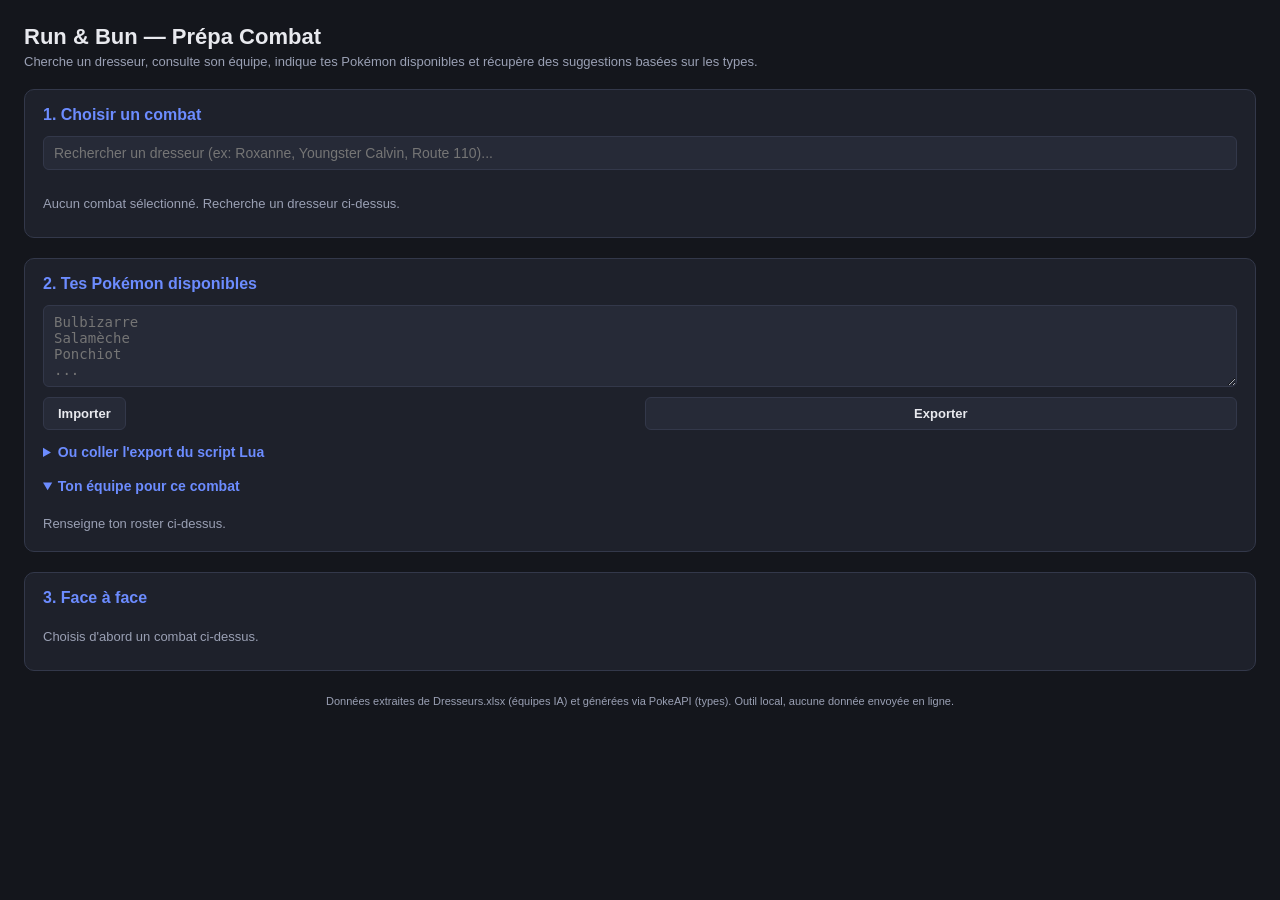
==== index.html @ 0043b9a1 "Initial commit: Run & Bun prépa combat tool Outil local pour préparer les combats de Run & Bun : rec" ====
<!DOCTYPE html>
<html lang="fr">
<head>
<meta charset="UTF-8">
<meta name="viewport" content="width=device-width, initial-scale=1.0">
<title>Run &amp; Bun — Prépa Combat</title>
<link rel="stylesheet" href="style.css">
</head>
<body>
  <h1>Run &amp; Bun — Prépa Combat</h1>
  <p class="sub">Cherche un dresseur, consulte son équipe, indique tes Pokémon disponibles et récupère des suggestions basées sur les types.</p>

  <div class="layout">
    <div class="panel">
      <h2>1. Choisir un combat</h2>
      <input type="text" id="trainer-search" placeholder="Rechercher un dresseur (ex: Roxanne, Youngster Calvin, Route 110)...">
      <div class="search-results" id="search-results"></div>
      <div id="trainer-view" style="margin-top:16px">
        <div class="empty-hint">Aucun combat sélectionné. Recherche un dresseur ci-dessus.</div>
      </div>
    </div>

    <div class="panel panel-compact">
      <h2>2. Tes Pokémon disponibles</h2>
      <textarea id="roster-area" rows="4" list="dex-datalist" placeholder="Bulbizarre
Salamèche
Ponchiot
..."></textarea>
      <datalist id="dex-datalist"></datalist>
      <div class="row" style="margin-top:6px">
        <label for="roster-import" class="secondary" style="display:inline-block">
          <button type="button" class="secondary" onclick="document.getElementById('roster-import').click()">Importer</button>
        </label>
        <input type="file" id="roster-import" accept=".txt,.json" style="display:none">
        <button id="roster-export" class="secondary" type="button">Exporter</button>
      </div>

      <details style="margin-top:10px">
        <summary>Ou coller l'export du script Lua</summary>
        <p class="sub" style="margin:8px 0">Dans mGBA : Tools → Scripting → charge <code>runandbun.lua</code>, lance <code>export()</code>, puis colle ici le contenu de la fenêtre "Showdown Export".</p>
        <textarea id="lua-paste" rows="4" placeholder="Bulbasaur @ Leftovers
Ability: Overgrow
Level: 15
Timid Nature
IVs: 31 HP / 31 Atk / 31 Def / 31 SpA / 31 SpD / 31 Spe
- Tackle
- Growl

Charmander @ ..."></textarea>
        <div class="row" style="margin-top:6px">
          <button id="lua-import" type="button">Importer ces Pokémon</button>
        </div>
        <div id="lua-import-status" class="sub"></div>
      </details>

      <details open style="margin-top:10px">
        <summary>Ton équipe pour ce combat</summary>
        <div id="team-select-view" style="margin-top:8px">
          <div class="empty-hint">Renseigne ton roster ci-dessus.</div>
        </div>
      </details>
    </div>

    <div class="panel">
      <h2>3. Face à face</h2>
      <div id="faceoff-view">
        <div class="empty-hint">Choisis un combat et sélectionne ton équipe.</div>
      </div>
    </div>
  </div>

  <footer>Données extraites de Dresseurs.xlsx (équipes IA) et générées via PokeAPI (types). Outil local, aucune donnée envoyée en ligne.</footer>

  <script src="data.js"></script>
  <script src="typechart.js"></script>
  <script src="app.js"></script>
</body>
</html>
---- style.css ----
:root {
  --bg: #14161c;
  --panel: #1e212b;
  --panel-2: #262a37;
  --border: #33384a;
  --text: #e8e9ee;
  --muted: #9aa0b4;
  --accent: #6c8cff;
  --good: #3ddc84;
  --bad: #ff5c6c;
  font-family: -apple-system, "Segoe UI", Roboto, Helvetica, Arial, sans-serif;
}

* { box-sizing: border-box; }

body {
  margin: 0;
  background: var(--bg);
  color: var(--text);
  padding: 24px;
}

h1 { font-size: 22px; margin: 0 0 4px; }
h2 { font-size: 16px; margin: 0 0 12px; color: var(--accent); }
p.sub { color: var(--muted); margin: 0 0 20px; font-size: 13px; }

.layout {
  display: grid;
  grid-template-columns: 1fr;
  gap: 20px;
}

.panel {
  background: var(--panel);
  border: 1px solid var(--border);
  border-radius: 10px;
  padding: 16px 18px;
}

input[type="text"], textarea, select {
  background: var(--panel-2);
  border: 1px solid var(--border);
  color: var(--text);
  border-radius: 6px;
  padding: 8px 10px;
  font-size: 14px;
  width: 100%;
}

textarea { resize: vertical; font-family: monospace; }

.panel-compact { padding-bottom: 10px; }
details summary {
  color: var(--accent);
  font-size: 14px;
  font-weight: 600;
  cursor: pointer;
  padding: 4px 0;
}
details[open] summary { margin-bottom: 4px; }

button {
  background: var(--accent);
  color: #0c0e14;
  border: none;
  border-radius: 6px;
  padding: 8px 14px;
  font-weight: 600;
  cursor: pointer;
  font-size: 13px;
}
button.secondary {
  background: var(--panel-2);
  color: var(--text);
  border: 1px solid var(--border);
}
button:hover { filter: brightness(1.1); }

.row { display: flex; gap: 10px; align-items: center; flex-wrap: wrap; }
.row > * { flex: 1 1 auto; }

.search-results {
  max-height: 260px;
  overflow-y: auto;
  border: 1px solid var(--border);
  border-radius: 6px;
  margin-top: 8px;
  display: none;
}
.search-results.open { display: block; }
.search-item {
  padding: 8px 10px;
  cursor: pointer;
  border-bottom: 1px solid var(--border);
  font-size: 13px;
}
.search-item:last-child { border-bottom: none; }
.search-item:hover { background: var(--panel-2); }
.search-item .chap { color: var(--muted); font-size: 11px; }

.trainer-title { font-size: 18px; font-weight: 700; margin-bottom: 2px; }
.trainer-meta { color: var(--muted); font-size: 12px; margin-bottom: 14px; }

.team-grid {
  display: grid;
  grid-template-columns: repeat(auto-fill, minmax(190px, 1fr));
  gap: 10px;
}

.mon-card {
  background: var(--panel-2);
  border: 1px solid var(--border);
  border-radius: 8px;
  padding: 10px 12px;
  font-size: 12.5px;
}
.mon-card .name { font-weight: 700; font-size: 14px; margin-bottom: 2px; }
.mon-card .lvl { color: var(--muted); }
.mon-card .types { margin: 6px 0; }
.mon-card .field { margin-top: 4px; }
.mon-card .field b { color: var(--muted); font-weight: 500; }
.mon-card ul { margin: 2px 0 0; padding-left: 16px; }

.type-badge {
  display: inline-block;
  padding: 2px 8px;
  border-radius: 10px;
  font-size: 11px;
  font-weight: 700;
  color: #10121a;
  margin-right: 4px;
  text-transform: uppercase;
  letter-spacing: 0.3px;
}

.threat-bars { display: flex; flex-direction: column; gap: 4px; margin-top: 6px; }
.threat-row { display: flex; align-items: center; gap: 8px; font-size: 12px; }
.threat-row .bar-bg { flex: 1; background: var(--panel-2); border-radius: 4px; overflow: hidden; height: 8px; }
.threat-row .bar-fill { height: 100%; background: var(--bad); }
.threat-row .cnt { width: 18px; text-align: right; color: var(--muted); }

table { width: 100%; border-collapse: collapse; font-size: 12.5px; }
th, td { padding: 6px 8px; border-bottom: 1px solid var(--border); text-align: left; }
th { color: var(--muted); font-weight: 600; position: sticky; top: 0; background: var(--panel); }
tr.team-pick { background: rgba(61, 220, 132, 0.08); }
tr.team-pick td:first-child { border-left: 3px solid var(--good); }

.matchup-cell { text-align: center; font-weight: 700; border-radius: 4px; }
.mult-4 { background: rgba(255,92,108,0.85); color:#fff; }
.mult-2 { background: rgba(255,92,108,0.45); }
.mult-1 { background: transparent; color: var(--muted); }
.mult-0-5 { background: rgba(61,220,132,0.35); }
.mult-0-25 { background: rgba(61,220,132,0.6); }
.mult-0 { background: rgba(108,140,255,0.5); }

.score-good { color: var(--good); font-weight: 700; }
.score-bad { color: var(--bad); font-weight: 700; }

.suggested-list { display: flex; flex-wrap: wrap; gap: 8px; margin-bottom: 14px; }
.suggested-pill {
  background: var(--accent);
  color: #0c0e14;
  padding: 6px 12px;
  border-radius: 16px;
  font-weight: 700;
  font-size: 13px;
}

.team-check-list {
  display: grid;
  grid-template-columns: repeat(auto-fill, minmax(160px, 1fr));
  gap: 6px;
}
.team-check-item {
  display: flex;
  align-items: center;
  gap: 6px;
  background: var(--panel-2);
  border: 1px solid var(--border);
  border-radius: 6px;
  padding: 6px 8px;
  font-size: 12.5px;
  cursor: pointer;
}
.team-check-item input { flex: 0 0 auto; }

.faceoff-pill {
  cursor: pointer;
  opacity: 0.6;
  border: 2px solid transparent;
  padding: 4px 10px;
  font-size: 12px;
}
.faceoff-pill:hover { opacity: 0.85; }
.faceoff-pill.active { opacity: 1; border-color: #0c0e14; }
.faceoff-pill.done { background: var(--good); }

.vs-stack {
  display: flex;
  flex-direction: column;
  gap: 6px;
}
.vs-compact-row {
  display: flex;
  align-items: center;
  gap: 8px;
  background: var(--panel-2);
  border: 1px solid var(--border);
  border-radius: 6px;
  padding: 6px 10px;
  font-size: 12px;
  flex-wrap: wrap;
}
.vs-compact-mon { flex: 1 1 160px; font-weight: 700; }
.vs-compact-label { flex: 0 0 auto; font-weight: 800; color: var(--muted); font-size: 11px; }
.vs-compact-pick { flex: 1 1 220px; display: flex; align-items: center; gap: 6px; }
.vs-compact-pick select { width: auto; flex: 1 1 auto; padding: 4px 6px; font-size: 12px; }
.vs-compact-pick .matchup-cell { padding: 2px 6px; border-radius: 4px; font-size: 11px; }

.chain-row {
  display: flex;
  align-items: center;
  flex-wrap: wrap;
  gap: 0;
  margin: 10px 0;
}
.chain-node {
  display: flex;
  align-items: center;
  gap: 5px;
  background: var(--panel-2);
  border: 2px solid var(--border);
  border-radius: 20px;
  padding: 4px 10px;
  font-size: 12px;
  cursor: pointer;
}
.chain-node.active { border-color: var(--accent); }
.chain-num { color: var(--muted); font-weight: 700; }
.chain-arrow { color: var(--muted); }
.chain-remove { color: var(--bad); cursor: pointer; margin-left: 4px; font-weight: 700; }
.chain-link { width: 16px; height: 2px; background: var(--border); flex: 0 0 auto; }

.empty-hint { color: var(--muted); font-size: 13px; padding: 10px 0; }

footer { color: var(--muted); font-size: 11px; margin-top: 24px; text-align: center; }
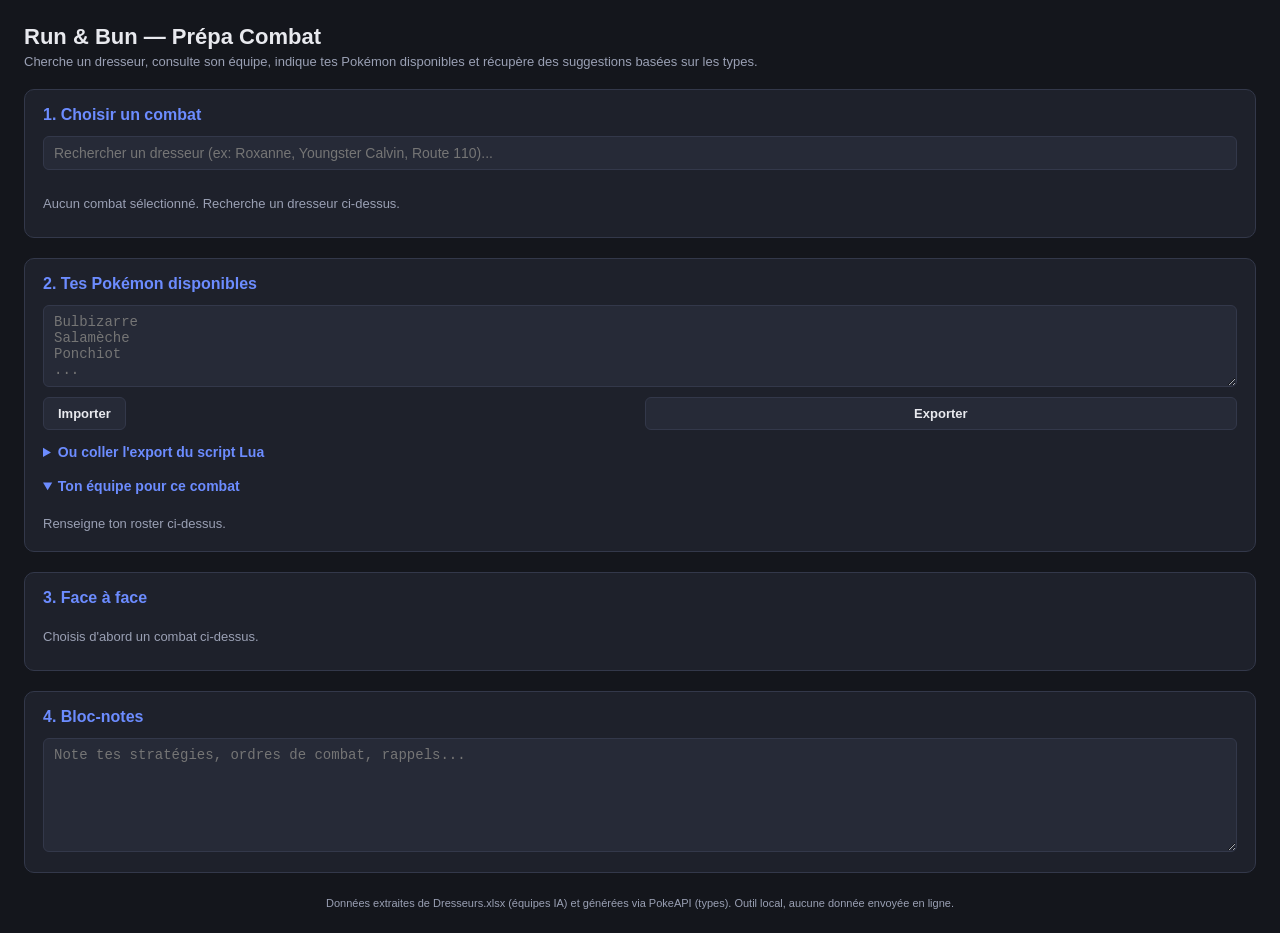
==== commit 38460f73: "Fix badges + ajout bloc-notes" ====
--- a/index.html
+++ b/index.html
@@ -67,6 +67,11 @@
         <div class="empty-hint">Choisis un combat et sélectionne ton équipe.</div>
       </div>
     </div>
+
+    <div class="panel">
+      <h2>4. Bloc-notes</h2>
+      <textarea id="notes-area" rows="6" placeholder="Note tes stratégies, ordres de combat, rappels..."></textarea>
+    </div>
   </div>
 
   <footer>Données extraites de Dresseurs.xlsx (équipes IA) et générées via PokeAPI (types). Outil local, aucune donnée envoyée en ligne.</footer>
--- a/style.css
+++ b/style.css
@@ -173,7 +173,7 @@
 }
 .team-check-item {
   display: flex;
-  align-items: center;
+  align-items: flex-start;
   gap: 6px;
   background: var(--panel-2);
   border: 1px solid var(--border);
@@ -182,7 +182,10 @@
   font-size: 12.5px;
   cursor: pointer;
 }
-.team-check-item input { flex: 0 0 auto; }
+.team-check-item input { flex: 0 0 auto; margin-top: 2px; }
+.team-check-info { min-width: 0; flex: 1 1 auto; }
+.team-check-info .name { overflow-wrap: anywhere; }
+.team-check-info .types { display: flex; flex-wrap: wrap; gap: 3px; margin-top: 3px; }
 
 .faceoff-pill {
   cursor: pointer;
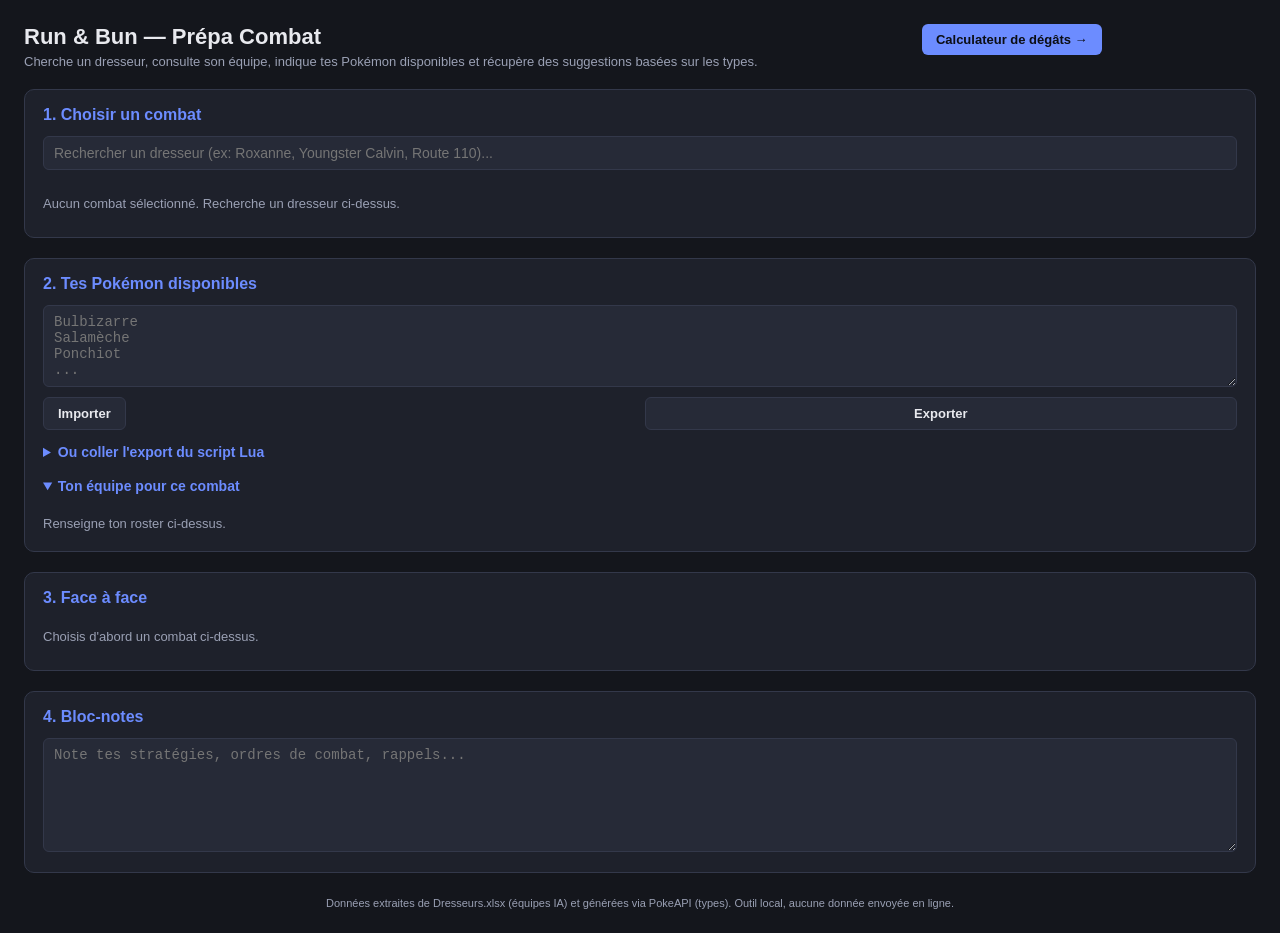
==== commit ff6ddd02: "Ajout du calculateur de dégâts" ====
--- a/index.html
+++ b/index.html
@@ -7,8 +7,13 @@
 <link rel="stylesheet" href="style.css">
 </head>
 <body>
-  <h1>Run &amp; Bun — Prépa Combat</h1>
-  <p class="sub">Cherche un dresseur, consulte son équipe, indique tes Pokémon disponibles et récupère des suggestions basées sur les types.</p>
+  <div class="row" style="justify-content:space-between;align-items:baseline">
+    <div>
+      <h1>Run &amp; Bun — Prépa Combat</h1>
+      <p class="sub">Cherche un dresseur, consulte son équipe, indique tes Pokémon disponibles et récupère des suggestions basées sur les types.</p>
+    </div>
+    <a href="calc.html" style="text-decoration:none"><button type="button">Calculateur de dégâts →</button></a>
+  </div>
 
   <div class="layout">
     <div class="panel">
@@ -78,6 +83,8 @@
 
   <script src="data.js"></script>
   <script src="typechart.js"></script>
+  <script src="calc-data.js"></script>
+  <script src="translate.js"></script>
   <script src="app.js"></script>
 </body>
 </html>
--- a/style.css
+++ b/style.css
@@ -114,7 +114,8 @@
   padding: 10px 12px;
   font-size: 12.5px;
 }
-.mon-card .name { font-weight: 700; font-size: 14px; margin-bottom: 2px; }
+.mon-card .name { display: flex; align-items: center; gap: 6px; font-weight: 700; font-size: 14px; margin-bottom: 2px; }
+.mon-sprite { width: 28px; height: 28px; object-fit: contain; flex: 0 0 auto; image-rendering: -webkit-optimize-contrast; }
 .mon-card .lvl { color: var(--muted); }
 .mon-card .types { margin: 6px 0; }
 .mon-card .field { margin-top: 4px; }
@@ -168,24 +169,25 @@
 
 .team-check-list {
   display: grid;
-  grid-template-columns: repeat(auto-fill, minmax(160px, 1fr));
-  gap: 6px;
+  grid-template-columns: repeat(auto-fill, minmax(210px, 1fr));
+  gap: 8px;
 }
 .team-check-item {
   display: flex;
   align-items: flex-start;
-  gap: 6px;
-  background: var(--panel-2);
-  border: 1px solid var(--border);
-  border-radius: 6px;
-  padding: 6px 8px;
-  font-size: 12.5px;
+  gap: 8px;
+  background: var(--panel-2);
+  border: 1px solid var(--border);
+  border-radius: 6px;
+  padding: 8px 10px;
+  font-size: 13px;
   cursor: pointer;
 }
 .team-check-item input { flex: 0 0 auto; margin-top: 2px; }
+.team-check-sprite { width: 36px; height: 36px; object-fit: contain; flex: 0 0 auto; }
 .team-check-info { min-width: 0; flex: 1 1 auto; }
 .team-check-info .name { overflow-wrap: anywhere; }
-.team-check-info .types { display: flex; flex-wrap: wrap; gap: 3px; margin-top: 3px; }
+.team-check-info .types { display: flex; flex-wrap: wrap; gap: 4px; margin-top: 4px; }
 
 .faceoff-pill {
   cursor: pointer;
@@ -244,6 +246,20 @@
 .chain-remove { color: var(--bad); cursor: pointer; margin-left: 4px; font-weight: 700; }
 .chain-link { width: 16px; height: 2px; background: var(--border); flex: 0 0 auto; }
 
+.double-group { margin-bottom: 14px; }
+.double-group-label {
+  display: inline-block;
+  font-weight: 700;
+  font-size: 12.5px;
+  padding: 3px 10px;
+  border-radius: 12px;
+  margin-bottom: 8px;
+}
+.double-group-0 .double-group-label { background: rgba(108,140,255,0.25); color: var(--accent); }
+.double-group-1 .double-group-label { background: rgba(61,220,132,0.2); color: var(--good); }
+.double-group-0 .mon-card { border-left: 3px solid var(--accent); }
+.double-group-1 .mon-card { border-left: 3px solid var(--good); }
+
 .empty-hint { color: var(--muted); font-size: 13px; padding: 10px 0; }
 
 footer { color: var(--muted); font-size: 11px; margin-top: 24px; text-align: center; }
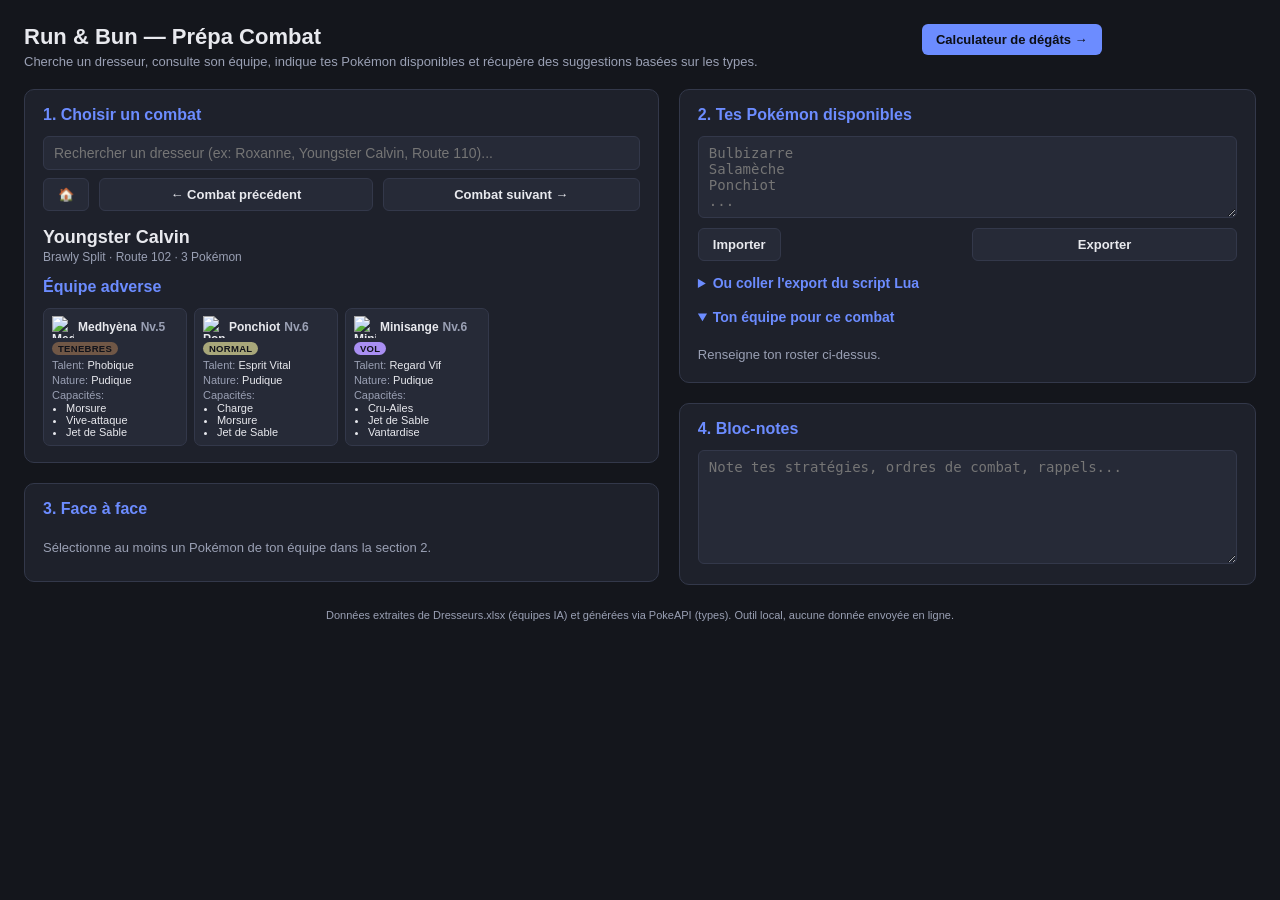
==== commit 6f14f7ff: "modif calc" ====
--- a/index.html
+++ b/index.html
@@ -16,34 +16,49 @@
   </div>
 
   <div class="layout">
-    <div class="panel">
-      <h2>1. Choisir un combat</h2>
-      <input type="text" id="trainer-search" placeholder="Rechercher un dresseur (ex: Roxanne, Youngster Calvin, Route 110)...">
-      <div class="search-results" id="search-results"></div>
-      <div id="trainer-view" style="margin-top:16px">
-        <div class="empty-hint">Aucun combat sélectionné. Recherche un dresseur ci-dessus.</div>
+    <div class="layout-col layout-col-main">
+      <div class="panel">
+        <h2>1. Choisir un combat</h2>
+        <input type="text" id="trainer-search" placeholder="Rechercher un dresseur (ex: Roxanne, Youngster Calvin, Route 110)...">
+        <div class="search-results" id="search-results"></div>
+        <div class="row" id="trainer-nav" style="margin-top:8px;display:none">
+          <button type="button" class="secondary" id="trainer-home" title="Premier combat" style="flex:0 0 auto">🏠</button>
+          <button type="button" class="secondary" id="trainer-prev">← Combat précédent</button>
+          <button type="button" class="secondary" id="trainer-next">Combat suivant →</button>
+        </div>
+        <div id="trainer-view" style="margin-top:16px">
+          <div class="empty-hint">Aucun combat sélectionné. Recherche un dresseur ci-dessus.</div>
+        </div>
+      </div>
+
+      <div class="panel">
+        <h2>3. Face à face</h2>
+        <div id="faceoff-view">
+          <div class="empty-hint">Choisis un combat et sélectionne ton équipe.</div>
+        </div>
       </div>
     </div>
 
-    <div class="panel panel-compact">
-      <h2>2. Tes Pokémon disponibles</h2>
-      <textarea id="roster-area" rows="4" list="dex-datalist" placeholder="Bulbizarre
+    <div class="layout-col layout-col-side">
+      <div class="panel panel-compact">
+        <h2>2. Tes Pokémon disponibles</h2>
+        <textarea id="roster-area" rows="4" list="dex-datalist" placeholder="Bulbizarre
 Salamèche
 Ponchiot
 ..."></textarea>
-      <datalist id="dex-datalist"></datalist>
-      <div class="row" style="margin-top:6px">
-        <label for="roster-import" class="secondary" style="display:inline-block">
-          <button type="button" class="secondary" onclick="document.getElementById('roster-import').click()">Importer</button>
-        </label>
-        <input type="file" id="roster-import" accept=".txt,.json" style="display:none">
-        <button id="roster-export" class="secondary" type="button">Exporter</button>
-      </div>
+        <datalist id="dex-datalist"></datalist>
+        <div class="row" style="margin-top:6px">
+          <label for="roster-import" class="secondary" style="display:inline-block">
+            <button type="button" class="secondary" onclick="document.getElementById('roster-import').click()">Importer</button>
+          </label>
+          <input type="file" id="roster-import" accept=".txt,.json" style="display:none">
+          <button id="roster-export" class="secondary" type="button">Exporter</button>
+        </div>
 
-      <details style="margin-top:10px">
-        <summary>Ou coller l'export du script Lua</summary>
-        <p class="sub" style="margin:8px 0">Dans mGBA : Tools → Scripting → charge <code>runandbun.lua</code>, lance <code>export()</code>, puis colle ici le contenu de la fenêtre "Showdown Export".</p>
-        <textarea id="lua-paste" rows="4" placeholder="Bulbasaur @ Leftovers
+        <details style="margin-top:10px">
+          <summary>Ou coller l'export du script Lua</summary>
+          <p class="sub" style="margin:8px 0">Dans mGBA : Tools → Scripting → charge <code>runandbun.lua</code>, lance <code>export()</code>, puis colle ici le contenu de la fenêtre "Showdown Export".</p>
+          <textarea id="lua-paste" rows="4" placeholder="Bulbasaur @ Leftovers
 Ability: Overgrow
 Level: 15
 Timid Nature
@@ -52,30 +67,24 @@
 - Growl
 
 Charmander @ ..."></textarea>
-        <div class="row" style="margin-top:6px">
-          <button id="lua-import" type="button">Importer ces Pokémon</button>
-        </div>
-        <div id="lua-import-status" class="sub"></div>
-      </details>
+          <div class="row" style="margin-top:6px">
+            <button id="lua-import" type="button">Importer ces Pokémon</button>
+          </div>
+          <div id="lua-import-status" class="sub"></div>
+        </details>
 
-      <details open style="margin-top:10px">
-        <summary>Ton équipe pour ce combat</summary>
-        <div id="team-select-view" style="margin-top:8px">
-          <div class="empty-hint">Renseigne ton roster ci-dessus.</div>
-        </div>
-      </details>
-    </div>
+        <details open style="margin-top:10px">
+          <summary>Ton équipe pour ce combat</summary>
+          <div id="team-select-view" style="margin-top:8px">
+            <div class="empty-hint">Renseigne ton roster ci-dessus.</div>
+          </div>
+        </details>
+      </div>
 
-    <div class="panel">
-      <h2>3. Face à face</h2>
-      <div id="faceoff-view">
-        <div class="empty-hint">Choisis un combat et sélectionne ton équipe.</div>
+      <div class="panel">
+        <h2>4. Bloc-notes</h2>
+        <textarea id="notes-area" rows="6" placeholder="Note tes stratégies, ordres de combat, rappels..."></textarea>
       </div>
-    </div>
-
-    <div class="panel">
-      <h2>4. Bloc-notes</h2>
-      <textarea id="notes-area" rows="6" placeholder="Note tes stratégies, ordres de combat, rappels..."></textarea>
     </div>
   </div>
 
--- a/style.css
+++ b/style.css
@@ -26,8 +26,18 @@
 
 .layout {
   display: grid;
-  grid-template-columns: 1fr;
+  grid-template-columns: 1.1fr 1fr;
   gap: 20px;
+  align-items: start;
+}
+.layout-col {
+  display: flex;
+  flex-direction: column;
+  gap: 20px;
+  min-width: 0;
+}
+@media (max-width: 980px) {
+  .layout { grid-template-columns: 1fr; }
 }
 
 .panel {
@@ -103,24 +113,25 @@
 
 .team-grid {
   display: grid;
-  grid-template-columns: repeat(auto-fill, minmax(190px, 1fr));
-  gap: 10px;
+  grid-template-columns: repeat(auto-fill, minmax(140px, 1fr));
+  gap: 7px;
 }
 
 .mon-card {
   background: var(--panel-2);
   border: 1px solid var(--border);
-  border-radius: 8px;
-  padding: 10px 12px;
-  font-size: 12.5px;
-}
-.mon-card .name { display: flex; align-items: center; gap: 6px; font-weight: 700; font-size: 14px; margin-bottom: 2px; }
-.mon-sprite { width: 28px; height: 28px; object-fit: contain; flex: 0 0 auto; image-rendering: -webkit-optimize-contrast; }
+  border-radius: 7px;
+  padding: 7px 8px;
+  font-size: 11px;
+}
+.mon-card .name { display: flex; align-items: center; gap: 4px; font-weight: 700; font-size: 12px; margin-bottom: 1px; }
+.mon-sprite { width: 22px; height: 22px; object-fit: contain; flex: 0 0 auto; image-rendering: -webkit-optimize-contrast; }
 .mon-card .lvl { color: var(--muted); }
-.mon-card .types { margin: 6px 0; }
-.mon-card .field { margin-top: 4px; }
+.mon-card .types { margin: 4px 0; }
+.mon-card .types .type-badge { padding: 1px 6px; font-size: 9.5px; margin-right: 3px; }
+.mon-card .field { margin-top: 3px; }
 .mon-card .field b { color: var(--muted); font-weight: 500; }
-.mon-card ul { margin: 2px 0 0; padding-left: 16px; }
+.mon-card ul { margin: 1px 0 0; padding-left: 14px; }
 
 .type-badge {
   display: inline-block;
@@ -134,12 +145,6 @@
   letter-spacing: 0.3px;
 }
 
-.threat-bars { display: flex; flex-direction: column; gap: 4px; margin-top: 6px; }
-.threat-row { display: flex; align-items: center; gap: 8px; font-size: 12px; }
-.threat-row .bar-bg { flex: 1; background: var(--panel-2); border-radius: 4px; overflow: hidden; height: 8px; }
-.threat-row .bar-fill { height: 100%; background: var(--bad); }
-.threat-row .cnt { width: 18px; text-align: right; color: var(--muted); }
-
 table { width: 100%; border-collapse: collapse; font-size: 12.5px; }
 th, td { padding: 6px 8px; border-bottom: 1px solid var(--border); text-align: left; }
 th { color: var(--muted); font-weight: 600; position: sticky; top: 0; background: var(--panel); }
@@ -169,25 +174,26 @@
 
 .team-check-list {
   display: grid;
-  grid-template-columns: repeat(auto-fill, minmax(210px, 1fr));
-  gap: 8px;
+  grid-template-columns: repeat(auto-fill, minmax(120px, 1fr));
+  gap: 6px;
 }
 .team-check-item {
   display: flex;
   align-items: flex-start;
-  gap: 8px;
-  background: var(--panel-2);
-  border: 1px solid var(--border);
-  border-radius: 6px;
-  padding: 8px 10px;
-  font-size: 13px;
+  gap: 5px;
+  background: var(--panel-2);
+  border: 1px solid var(--border);
+  border-radius: 6px;
+  padding: 5px 6px;
+  font-size: 11px;
   cursor: pointer;
 }
 .team-check-item input { flex: 0 0 auto; margin-top: 2px; }
-.team-check-sprite { width: 36px; height: 36px; object-fit: contain; flex: 0 0 auto; }
+.team-check-sprite { width: 24px; height: 24px; object-fit: contain; flex: 0 0 auto; }
 .team-check-info { min-width: 0; flex: 1 1 auto; }
 .team-check-info .name { overflow-wrap: anywhere; }
-.team-check-info .types { display: flex; flex-wrap: wrap; gap: 4px; margin-top: 4px; }
+.team-check-info .types { display: flex; flex-wrap: wrap; gap: 3px; margin-top: 3px; }
+.team-check-info .type-badge { padding: 1px 6px; font-size: 9.5px; }
 
 .faceoff-pill {
   cursor: pointer;
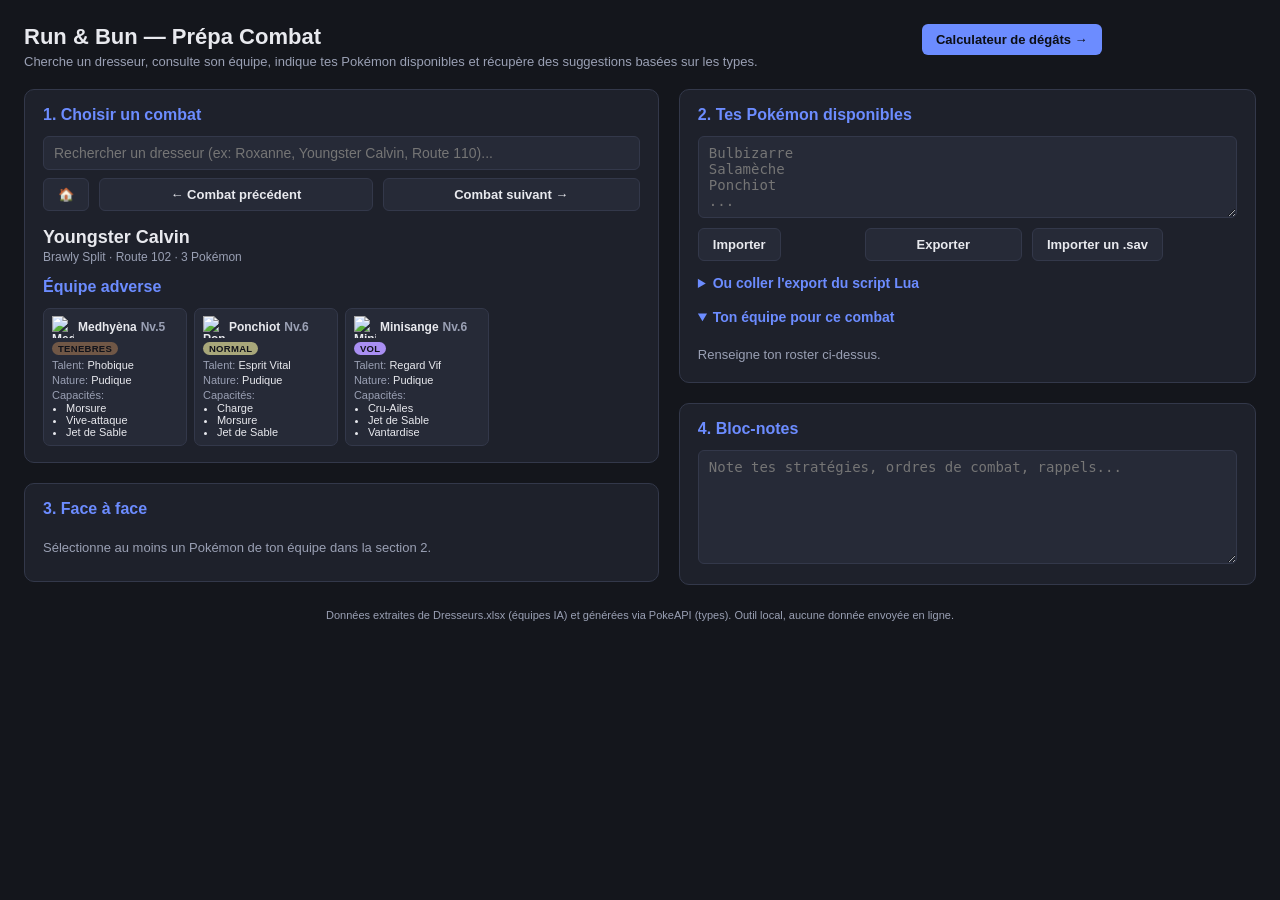
==== commit ccb7115c: "sav" ====
--- a/index.html
+++ b/index.html
@@ -53,7 +53,12 @@
           </label>
           <input type="file" id="roster-import" accept=".txt,.json" style="display:none">
           <button id="roster-export" class="secondary" type="button">Exporter</button>
+          <label for="sav-import" class="secondary" style="display:inline-block">
+            <button type="button" class="secondary" onclick="document.getElementById('sav-import').click()">Importer un .sav</button>
+          </label>
+          <input type="file" id="sav-import" accept=".sav" style="display:none">
         </div>
+        <div id="sav-import-status" class="sub"></div>
 
         <details style="margin-top:10px">
           <summary>Ou coller l'export du script Lua</summary>
@@ -94,6 +99,8 @@
   <script src="typechart.js"></script>
   <script src="calc-data.js"></script>
   <script src="translate.js"></script>
+  <script src="sav-tables.js"></script>
+  <script src="sav-import.js"></script>
   <script src="app.js"></script>
 </body>
 </html>
